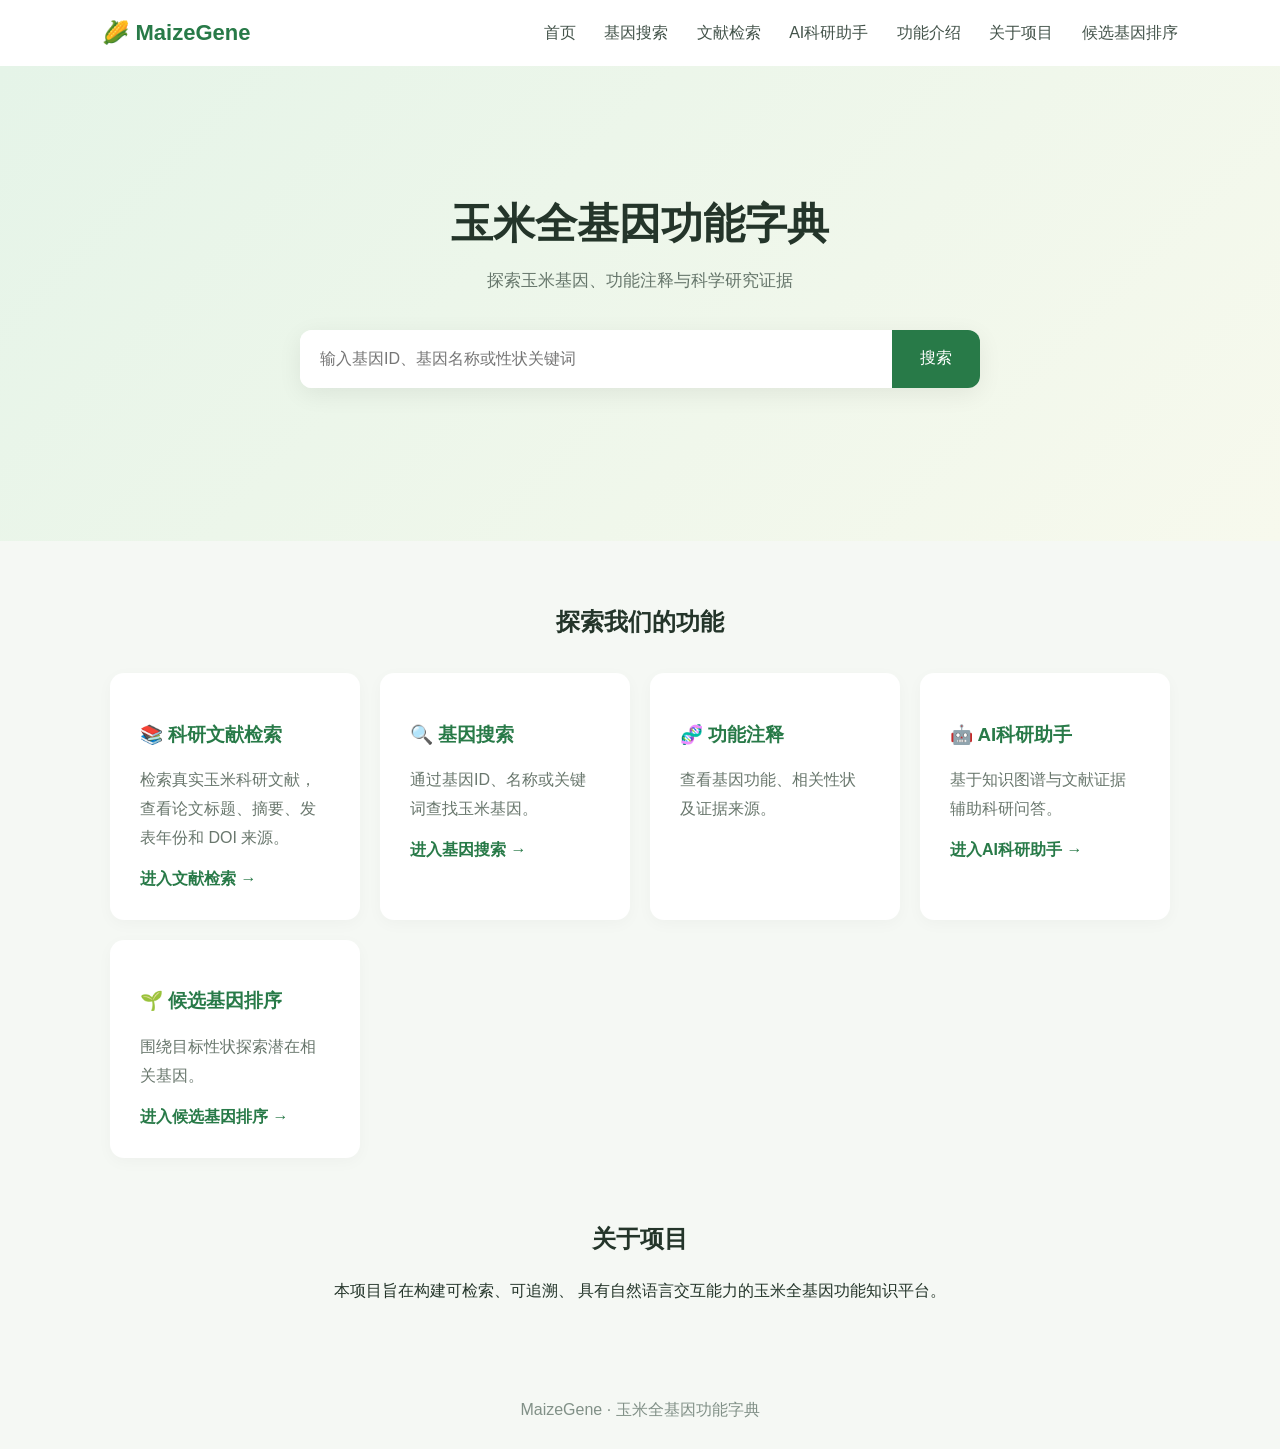
==== website/index.html @ 07f47d4a "Add MaizeGene frontend demo" ====
<!DOCTYPE html>
<html lang="zh-CN">
<head>
  <meta charset="UTF-8">
  <meta name="viewport" content="width=device-width, initial-scale=1.0">
  <title>玉米全基因功能字典</title>
  <style>
    * { box-sizing: border-box; }

    body {
      margin: 0;
      font-family: "Microsoft YaHei", Arial, sans-serif;
      background: #f5f8f4;
      color: #24352a;
    }

    header {
      background: white;
      padding: 20px 8%;
      display: flex;
      justify-content: space-between;
      align-items: center;
      box-shadow: 0 2px 12px #0000000d;
    }

    .logo {
      font-size: 22px;
      font-weight: bold;
      color: #287a48;
    }

    nav a {
      margin-left: 24px;
      color: #43534a;
      text-decoration: none;
    }

    .hero {
      padding: 95px 20px;
      text-align: center;
      background: linear-gradient(135deg, #e5f4e8, #f7f9ed);
    }

    h1 {
      font-size: 42px;
      margin-bottom: 16px;
    }

    .subtitle {
      color: #66766b;
      font-size: 17px;
    }

    .search-box {
      display: flex;
      max-width: 680px;
      margin: 38px auto 12px;
      background: white;
      border-radius: 12px;
      overflow: hidden;
      box-shadow: 0 6px 24px #00000012;
    }

    input {
      flex: 1;
      min-width: 0;
      border: none;
      padding: 20px;
      font-size: 16px;
      outline: none;
    }

    button {
      border: none;
      background: #287a48;
      color: white;
      padding: 0 28px;
      cursor: pointer;
      font-size: 16px;
    }

    button:hover { background: #1d5e36; }

    #result {
      margin-top: 18px;
      color: #386447;
      min-height: 24px;
    }

    .features {
      max-width: 1100px;
      margin: 65px auto;
      padding: 0 20px;
    }

    .features h2 { text-align: center; }

    .cards {
      display: grid;
      grid-template-columns: repeat(auto-fit, minmax(220px, 1fr));
      gap: 20px;
      margin-top: 35px;
    }

    .card {
      background: white;
      padding: 30px;
      border-radius: 14px;
      box-shadow: 0 4px 16px #00000008;
    }

    .card h3 { color: #287a48; }

    .card p {
      color: #69776d;
      line-height: 1.8;
    }

    footer {
      text-align: center;
      padding: 28px;
      color: #819087;
    }

    @media (max-width: 600px) {
      header { display: block; text-align: center; }
      nav { margin-top: 15px; }
      nav a { margin: 0 8px; font-size: 13px; }
      h1 { font-size: 29px; }
      .hero { padding: 65px 15px; }
    }
  
.literature-card {
  display: block;
  text-decoration: none;
  color: inherit;
  transition: transform 0.2s, box-shadow 0.2s;
}

.literature-card:hover {
  transform: translateY(-4px);
  box-shadow: 0 8px 24px #00000015;
}

.literature-card span {
  color: #287a48;
  font-weight: bold;
}

  </style>
</head>

<body>


<header>
  <div class="logo">🌽 MaizeGene</div>

  <nav>
    <a href="#home">首页</a>
    <a href="search.html">基因搜索</a>
    <a href="literature.html">文献检索</a>
    <a href="ai.html">AI科研助手</a>
    <a href="#features">功能介绍</a>
    <a href="#about">关于项目</a>
    <a href="trait.html">候选基因排序</a>

</nav>
</header>


<section class="hero" id="home">
  <h1>玉米全基因功能字典</h1>
  <p class="subtitle">
    探索玉米基因、功能注释与科学研究证据
  </p>

  <div class="search-box">
    <input
      id="geneInput"
      placeholder="输入基因ID、基因名称或性状关键词"
    >
    <button onclick="searchGene()">搜索</button>
  </div>

  <p id="result"></p>
</section>

<section class="features" id="features">
  <h2>探索我们的功能</h2>

  <div class="cards">
    
<a href="literature.html" class="card literature-card">
  <h3>📚 科研文献检索</h3>
  <p>
    检索真实玉米科研文献，
    查看论文标题、摘要、发表年份和 DOI 来源。
  </p>
  <span>进入文献检索 →</span>
</a>

    <a href="search.html" class="card literature-card">
    <h3>🔍 基因搜索</h3>
    <p>通过基因ID、名称或关键词查找玉米基因。</p>
    <span>进入基因搜索 →</span>
</a>

    <div class="card">
      <h3>🧬 功能注释</h3>
      <p>查看基因功能、相关性状及证据来源。</p>
    </div>

    
<a href="ai.html" class="card literature-card">
  <h3>🤖 AI科研助手</h3>
  <p>基于知识图谱与文献证据辅助科研问答。</p>
  <span>进入AI科研助手 →</span>
</a>


   <a href="trait.html" class="card literature-card">
  <h3>🌱 候选基因排序</h3>
  <p>围绕目标性状探索潜在相关基因。</p>
  <span>进入候选基因排序 →</span>
</a> 
  </div>
</section>

<section class="features" id="about">
  <h2>关于项目</h2>
  <p style="text-align:center;line-height:2">
    本项目旨在构建可检索、可追溯、
    具有自然语言交互能力的玉米全基因功能知识平台。
  </p>
</section>

<footer>
  MaizeGene · 玉米全基因功能字典
</footer>

<script>
 
function searchGene() {
  const keyword = document
    .getElementById("geneInput").value.trim();

  const result = document.getElementById("result");

  if (!keyword) {
    result.textContent = "请先输入基因ID或关键词";
    return;
  }

  
window.location.href =
  "search.html?q=" + encodeURIComponent(keyword);

}


  document.getElementById("geneInput")
    .addEventListener("keydown", function(event) {
      if (event.key === "Enter") searchGene();
    });
</script>

</body>
</html>
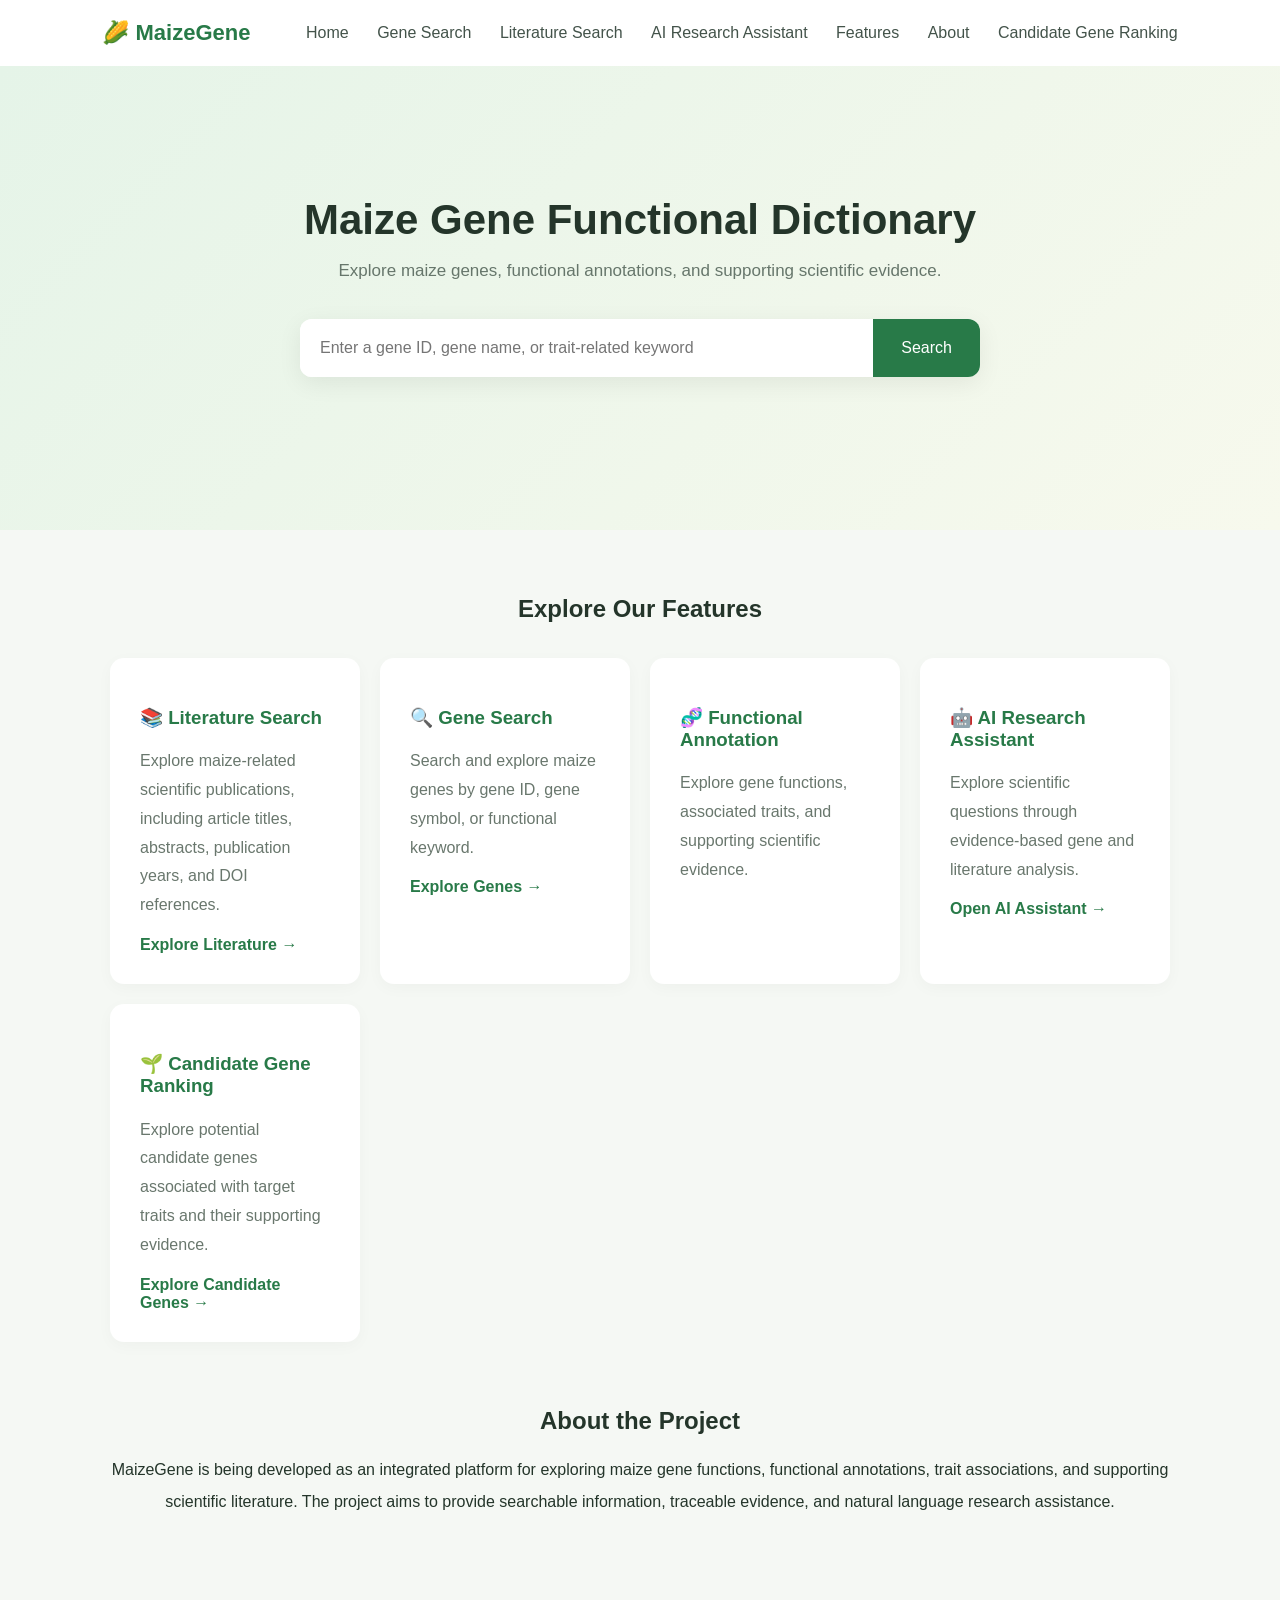
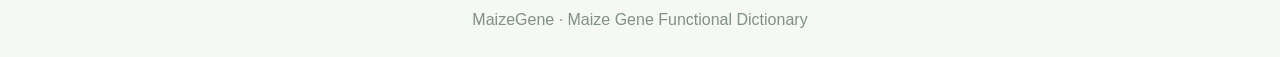
==== commit 2b93945a: "Convert MaizeGene website interface to academic English" ====
--- a/website/index.html
+++ b/website/index.html
@@ -1,9 +1,9 @@
 <!DOCTYPE html>
-<html lang="zh-CN">
+<html lang="en">
 <head>
   <meta charset="UTF-8">
   <meta name="viewport" content="width=device-width, initial-scale=1.0">
-  <title>玉米全基因功能字典</title>
+  <title>MaizeGene | Maize Gene Functional Dictionary</title>
   <style>
     * { box-sizing: border-box; }
 
@@ -157,87 +157,117 @@
   <div class="logo">🌽 MaizeGene</div>
 
   <nav>
-    <a href="#home">首页</a>
-    <a href="search.html">基因搜索</a>
-    <a href="literature.html">文献检索</a>
-    <a href="ai.html">AI科研助手</a>
-    <a href="#features">功能介绍</a>
-    <a href="#about">关于项目</a>
-    <a href="trait.html">候选基因排序</a>
+    <a href="#home">Home</a>
+    <a href="search.html">Gene Search</a>
+    <a href="literature.html">Literature Search</a>
+    <a href="ai.html">AI Research Assistant</a>
+    <a href="#features">	Features</a>
+    <a href="#about">	About</a>
+    <a href="trait.html">	Candidate Gene Ranking</a>
 
 </nav>
 </header>
 
 
 <section class="hero" id="home">
-  <h1>玉米全基因功能字典</h1>
+  <h1>Maize Gene Functional Dictionary</h1>
   <p class="subtitle">
-    探索玉米基因、功能注释与科学研究证据
+    Explore maize genes, functional annotations, and supporting scientific evidence.
   </p>
 
   <div class="search-box">
     <input
       id="geneInput"
-      placeholder="输入基因ID、基因名称或性状关键词"
+      placeholder="Enter a gene ID, gene name, or trait-related keyword"
     >
-    <button onclick="searchGene()">搜索</button>
+    <button onclick="searchGene()">Search</button>
   </div>
 
   <p id="result"></p>
 </section>
 
 <section class="features" id="features">
-  <h2>探索我们的功能</h2>
+  <h2>Explore Our Features</h2>
 
   <div class="cards">
     
+
 <a href="literature.html" class="card literature-card">
-  <h3>📚 科研文献检索</h3>
-  <p>
-    检索真实玉米科研文献，
-    查看论文标题、摘要、发表年份和 DOI 来源。
-  </p>
-  <span>进入文献检索 →</span>
-</a>
-
-    <a href="search.html" class="card literature-card">
-    <h3>🔍 基因搜索</h3>
-    <p>通过基因ID、名称或关键词查找玉米基因。</p>
-    <span>进入基因搜索 →</span>
-</a>
-
-    <div class="card">
-      <h3>🧬 功能注释</h3>
-      <p>查看基因功能、相关性状及证据来源。</p>
-    </div>
-
-    
+  <h3>📚 Literature Search</h3>
+  <p>
+    Explore maize-related scientific publications,
+    including article titles, abstracts, publication years,
+    and DOI references.
+  </p>
+  <span>Explore Literature →</span>
+</a>
+
+
+    
+<a href="search.html" class="card literature-card">
+  <h3>🔍 Gene Search</h3>
+  <p>
+    Search and explore maize genes by gene ID,
+    gene symbol, or functional keyword.
+  </p>
+  <span>Explore Genes →</span>
+</a>
+
+
+    
+<div class="card">
+  <h3>🧬 Functional Annotation</h3>
+  <p>
+    Explore gene functions, associated traits,
+    and supporting scientific evidence.
+  </p>
+</div>
+
+
+    
+
 <a href="ai.html" class="card literature-card">
-  <h3>🤖 AI科研助手</h3>
-  <p>基于知识图谱与文献证据辅助科研问答。</p>
-  <span>进入AI科研助手 →</span>
-</a>
-
-
-   <a href="trait.html" class="card literature-card">
-  <h3>🌱 候选基因排序</h3>
-  <p>围绕目标性状探索潜在相关基因。</p>
-  <span>进入候选基因排序 →</span>
-</a> 
+  <h3>🤖 AI Research Assistant</h3>
+  <p>
+    Explore scientific questions through
+    evidence-based gene and literature analysis.
+  </p>
+  <span>Open AI Assistant →</span>
+</a>
+
+
+
+   
+<a href="trait.html" class="card literature-card">
+  <h3>🌱 Candidate Gene Ranking</h3>
+  <p>
+    Explore potential candidate genes associated
+    with target traits and their supporting evidence.
+  </p>
+  <span>Explore Candidate Genes →</span>
+</a>
+
   </div>
 </section>
 
+
 <section class="features" id="about">
-  <h2>关于项目</h2>
+  <h2>About the Project</h2>
   <p style="text-align:center;line-height:2">
-    本项目旨在构建可检索、可追溯、
-    具有自然语言交互能力的玉米全基因功能知识平台。
+    MaizeGene is being developed as an integrated platform
+    for exploring maize gene functions, functional annotations,
+    trait associations, and supporting scientific literature.
+    The project aims to provide searchable information,
+    traceable evidence, and natural language research assistance.
   </p>
 </section>
 
+
+
 <footer>
-  MaizeGene · 玉米全基因功能字典
+  MaizeGene · Maize Gene Functional Dictionary
 </footer>
+
 
 <script>
  
@@ -248,7 +278,7 @@
   const result = document.getElementById("result");
 
   if (!keyword) {
-    result.textContent = "请先输入基因ID或关键词";
+    result.textContent = "Please enter a gene ID, gene symbol, or keyword.";
     return;
   }
 
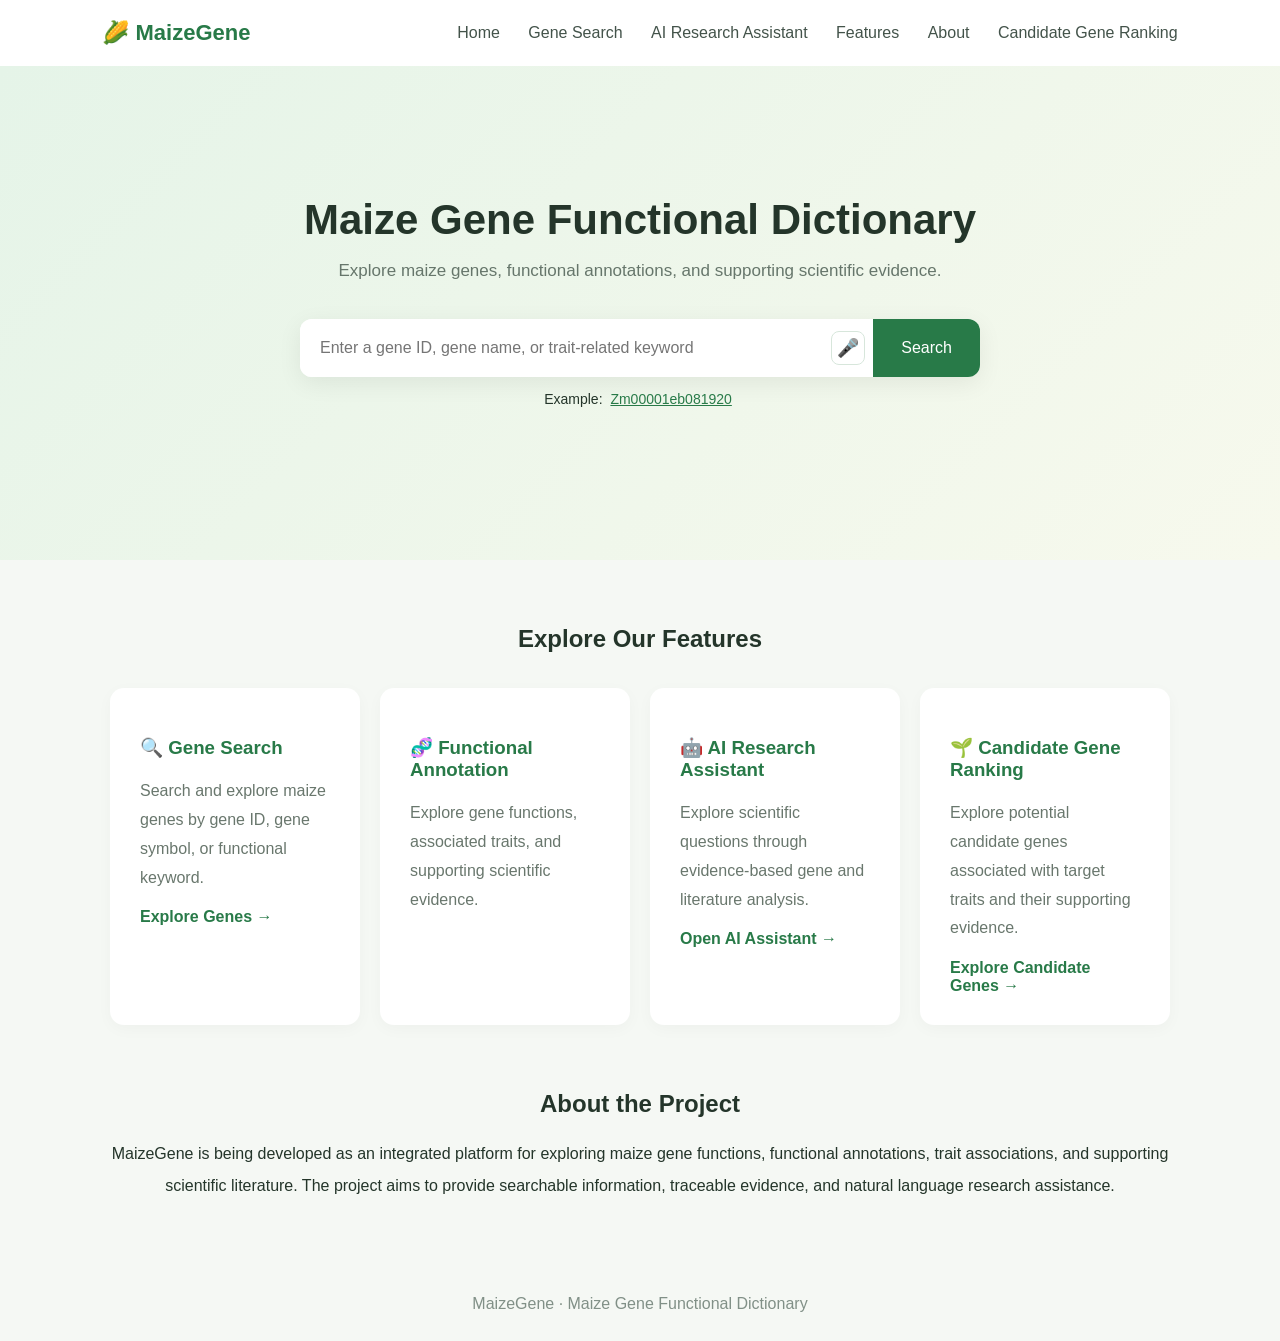
==== commit 257594e0: "Add voice input and responsive layout" ====
--- a/website/index.html
+++ b/website/index.html
@@ -148,6 +148,9 @@
 }
 
   </style>
+
+<link rel="stylesheet" href="responsive.css">
+
 </head>
 
 <body>
@@ -159,7 +162,6 @@
   <nav>
     <a href="#home">Home</a>
     <a href="search.html">Gene Search</a>
-    <a href="literature.html">Literature Search</a>
     <a href="ai.html">AI Research Assistant</a>
     <a href="#features">	Features</a>
     <a href="#about">	About</a>
@@ -179,9 +181,24 @@
     <input
       id="geneInput"
       placeholder="Enter a gene ID, gene name, or trait-related keyword"
+      onkeydown="if(event.key === 'Enter') searchGene()"
     >
     <button onclick="searchGene()">Search</button>
   </div>
+  
+<p style="margin-top: 14px; font-size: 14px;">
+  Example:
+  <button
+    type="button"
+    onclick="document.getElementById('geneInput').value='Zm00001eb081920'"
+    style="background: none; border: none; color: #287a48;
+           text-decoration: underline; cursor: pointer;
+           font-size: 14px; padding: 0 4px;"
+  >
+    Zm00001eb081920
+  </button>
+</p>
+
 
   <p id="result"></p>
 </section>
@@ -190,17 +207,6 @@
   <h2>Explore Our Features</h2>
 
   <div class="cards">
-    
-
-<a href="literature.html" class="card literature-card">
-  <h3>📚 Literature Search</h3>
-  <p>
-    Explore maize-related scientific publications,
-    including article titles, abstracts, publication years,
-    and DOI references.
-  </p>
-  <span>Explore Literature →</span>
-</a>
 
 
     
@@ -294,6 +300,6 @@
       if (event.key === "Enter") searchGene();
     });
 </script>
-
+<script src="voice-input.js"></script>
 </body>
 </html>
--- a/website/responsive.css
+++ b/website/responsive.css
@@ -0,0 +1,285 @@
+
+/* =====================================
+   MaizeGene - Mobile Responsive Styles
+   Only affects tablet and mobile screens.
+   Desktop appearance remains unchanged.
+===================================== */
+
+/* Tablet and smaller screens */
+@media screen and (max-width: 768px) {
+
+    html,
+    body {
+        max-width: 100%;
+        overflow-x: hidden;
+    }
+
+    /* Header and navigation */
+    header {
+        display: flex;
+        flex-wrap: wrap;
+        gap: 12px;
+        height: auto;
+    }
+
+    header nav {
+        display: flex;
+        flex-wrap: wrap;
+        gap: 8px 16px;
+    }
+
+    header nav a {
+        margin: 0;
+    }
+
+    /* Main content */
+    main,
+    .container,
+    .features {
+        width: 100%;
+        max-width: 100%;
+    }
+
+    /* Prevent content from overflowing */
+    .card,
+    .panel,
+    .paper,
+    .notice,
+    .warning {
+        min-width: 0;
+        overflow-wrap: anywhere;
+    }
+
+    /* Tables can scroll horizontally */
+    table {
+        display: block;
+        width: 100%;
+        max-width: 100%;
+        overflow-x: auto;
+        -webkit-overflow-scrolling: touch;
+        white-space: nowrap;
+    }
+
+    /* Voice input */
+    .voice-input-wrapper {
+        min-width: 0;
+    }
+
+    .voice-input-button {
+        flex-shrink: 0;
+        touch-action: manipulation;
+    }
+}
+
+
+/* Mobile phones */
+@media screen and (max-width: 600px) {
+
+    /* Header */
+    header {
+        display: flex;
+        flex-direction: column;
+        align-items: flex-start;
+        justify-content: center;
+        height: auto;
+        min-height: 0;
+        padding: 15px 16px !important;
+        text-align: left;
+        gap: 10px;
+    }
+
+    header nav {
+        width: 100%;
+        display: flex;
+        flex-wrap: wrap;
+        gap: 10px 16px;
+    }
+
+    header nav a {
+        margin: 0 !important;
+        font-size: 14px;
+    }
+
+    /* Main content */
+    main,
+    .container {
+        width: 100%;
+        margin: 25px auto !important;
+        padding-left: 14px !important;
+        padding-right: 14px !important;
+    }
+
+    /* Homepage */
+    .hero {
+        padding: 55px 14px !important;
+    }
+
+    .hero h1,
+    h1 {
+        font-size: clamp(24px, 7vw, 30px);
+        line-height: 1.35;
+        overflow-wrap: anywhere;
+    }
+
+    .subtitle {
+        font-size: 15px;
+        line-height: 1.7;
+    }
+
+    .features {
+        margin: 40px auto;
+        padding: 0 14px;
+    }
+
+    .cards {
+        grid-template-columns: 1fr;
+        gap: 15px;
+    }
+
+    .card,
+    .panel,
+    .paper {
+        padding: 18px !important;
+    }
+
+    /* Search areas */
+    .search-box,
+    .search {
+        min-width: 0;
+        gap: 8px;
+    }
+
+    .voice-input-wrapper {
+        min-width: 0;
+        max-width: 100%;
+    }
+
+    .search-box input,
+    .search input,
+    #keyword {
+        font-size: 16px;
+        min-width: 0;
+    }
+
+    .search-box > button,
+    .search > button {
+        min-height: 46px;
+        padding-left: 16px;
+        padding-right: 16px;
+        flex-shrink: 0;
+    }
+
+    /* Trait and literature search buttons */
+    .search-box {
+        align-items: stretch;
+    }
+
+    /* Gene details */
+    .info-grid {
+        grid-template-columns: 1fr;
+        gap: 15px;
+    }
+
+    th,
+    td {
+        padding: 10px;
+        font-size: 14px;
+    }
+
+    /* Literature upload */
+    .upload {
+        padding: 16px;
+    }
+
+    input[type="file"] {
+        width: 100%;
+        max-width: 100%;
+        font-size: 14px;
+    }
+
+    .abstract {
+        font-size: 14px;
+        line-height: 1.8;
+    }
+
+    /* AI Research Assistant */
+    .messages {
+        height: 55vh;
+        min-height: 260px;
+        max-height: 420px;
+        padding: 14px;
+    }
+
+    .message {
+        max-width: 100%;
+        padding: 12px 14px;
+        font-size: 14px;
+    }
+
+    .input-area {
+        display: flex;
+        flex-direction: column;
+        padding: 12px;
+        gap: 10px;
+    }
+
+    .input-area .voice-input-wrapper {
+        width: 100%;
+        flex: 1 1 auto;
+    }
+
+    .input-area textarea {
+        width: 100%;
+        min-height: 90px;
+        font-size: 16px;
+    }
+
+    .input-area > button {
+        width: 100%;
+        min-height: 46px;
+    }
+
+    /* General spacing */
+    .notice,
+    .warning,
+    .note {
+        padding: 14px;
+        font-size: 14px;
+        line-height: 1.8;
+    }
+
+    footer {
+        padding: 22px 14px;
+        font-size: 13px;
+    }
+}
+
+
+/* Extra small phones */
+@media screen and (max-width: 380px) {
+
+    header nav {
+        gap: 8px 11px;
+    }
+
+    header nav a {
+        font-size: 13px;
+    }
+
+    .hero h1,
+    h1 {
+        font-size: 24px;
+    }
+
+    .search-box input,
+    .search input {
+        padding: 13px;
+    }
+
+    .search-box > button,
+    .search > button {
+        padding-left: 12px;
+        padding-right: 12px;
+        font-size: 14px;
+    }
+}
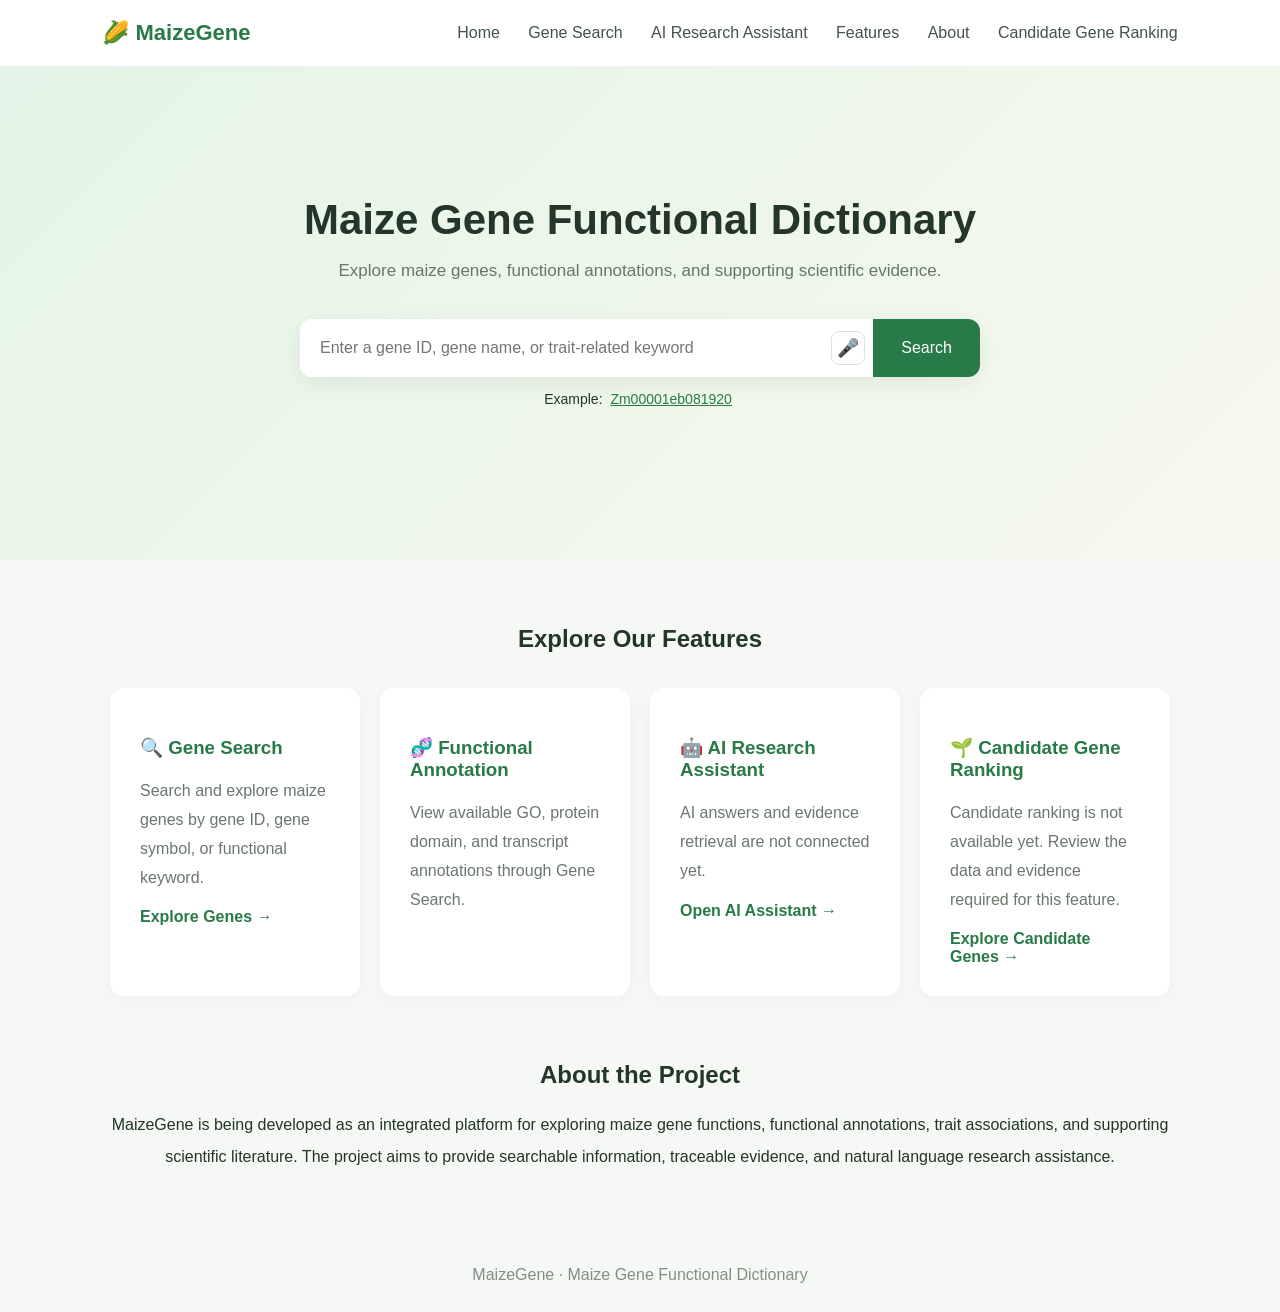
==== commit 96e8e0dc: "Polish frontend and separate demo data from live features" ====
--- a/website/index.html
+++ b/website/index.html
@@ -156,18 +156,28 @@
 <body>
 
 
-<header>
+<header class="has-mobile-menu">
   <div class="logo">🌽 MaizeGene</div>
 
-  <nav>
+  <button
+    class="mobile-menu-toggle"
+    type="button"
+    aria-label="Open navigation menu"
+    aria-expanded="false"
+    aria-controls="primary-navigation"
+    data-menu-toggle
+  >
+    <span aria-hidden="true">☰</span>
+  </button>
+
+  <nav id="primary-navigation" class="site-nav">
     <a href="#home">Home</a>
     <a href="search.html">Gene Search</a>
     <a href="ai.html">AI Research Assistant</a>
-    <a href="#features">	Features</a>
-    <a href="#about">	About</a>
-    <a href="trait.html">	Candidate Gene Ranking</a>
-
-</nav>
+    <a href="#features">Features</a>
+    <a href="#about">About</a>
+    <a href="trait.html">Candidate Gene Ranking</a>
+  </nav>
 </header>
 
 
@@ -224,8 +234,7 @@
 <div class="card">
   <h3>🧬 Functional Annotation</h3>
   <p>
-    Explore gene functions, associated traits,
-    and supporting scientific evidence.
+    View available GO, protein domain, and transcript annotations through Gene Search.
   </p>
 </div>
 
@@ -235,8 +244,7 @@
 <a href="ai.html" class="card literature-card">
   <h3>🤖 AI Research Assistant</h3>
   <p>
-    Explore scientific questions through
-    evidence-based gene and literature analysis.
+    AI answers and evidence retrieval are not connected yet.
   </p>
   <span>Open AI Assistant →</span>
 </a>
@@ -247,8 +255,7 @@
 <a href="trait.html" class="card literature-card">
   <h3>🌱 Candidate Gene Ranking</h3>
   <p>
-    Explore potential candidate genes associated
-    with target traits and their supporting evidence.
+    Candidate ranking is not available yet. Review the data and evidence required for this feature.
   </p>
   <span>Explore Candidate Genes →</span>
 </a>
@@ -301,5 +308,6 @@
     });
 </script>
 <script src="voice-input.js"></script>
+<script src="mobile-nav.js"></script>
 </body>
 </html>
--- a/website/responsive.css
+++ b/website/responsive.css
@@ -283,3 +283,82 @@
         font-size: 14px;
     }
 }
+
+
+/* =====================================
+   Mobile hamburger navigation
+   Only applies to the homepage and AI page.
+===================================== */
+
+.mobile-menu-toggle {
+    display: none;
+}
+
+@media screen and (max-width: 600px) {
+    header.has-mobile-menu {
+        display: flex !important;
+        flex-direction: row !important;
+        flex-wrap: wrap;
+        align-items: center;
+        justify-content: space-between;
+        height: auto;
+        min-height: 64px;
+        gap: 12px;
+        padding: 14px 16px !important;
+        text-align: left;
+    }
+
+    header.has-mobile-menu .mobile-menu-toggle {
+        display: inline-flex;
+        align-items: center;
+        justify-content: center;
+        flex: 0 0 42px;
+        width: 42px;
+        height: 42px;
+        padding: 0;
+        border: 1px solid #dce8df;
+        border-radius: 9px;
+        background: #f3f8f4;
+        color: #287a48;
+        font-size: 25px;
+        line-height: 1;
+        cursor: pointer;
+        touch-action: manipulation;
+    }
+
+    header.has-mobile-menu .mobile-menu-toggle:hover {
+        background: #e8f2ea;
+    }
+
+    header.has-mobile-menu .site-nav {
+        display: none;
+        flex: 0 0 100%;
+        flex-direction: column;
+        align-items: stretch;
+        width: 100%;
+        margin: 0;
+        padding: 6px 0 0;
+        gap: 0;
+    }
+
+    header.has-mobile-menu .site-nav.is-open {
+        display: flex;
+    }
+
+    header.has-mobile-menu .site-nav a {
+        display: block;
+        width: 100%;
+        margin: 0 !important;
+        padding: 12px 4px;
+        border-top: 1px solid #edf2ee;
+        color: #43534a;
+        font-size: 15px;
+        line-height: 1.4;
+        text-align: left;
+        text-decoration: none;
+    }
+
+    header.has-mobile-menu .site-nav a:active {
+        color: #287a48;
+    }
+}
